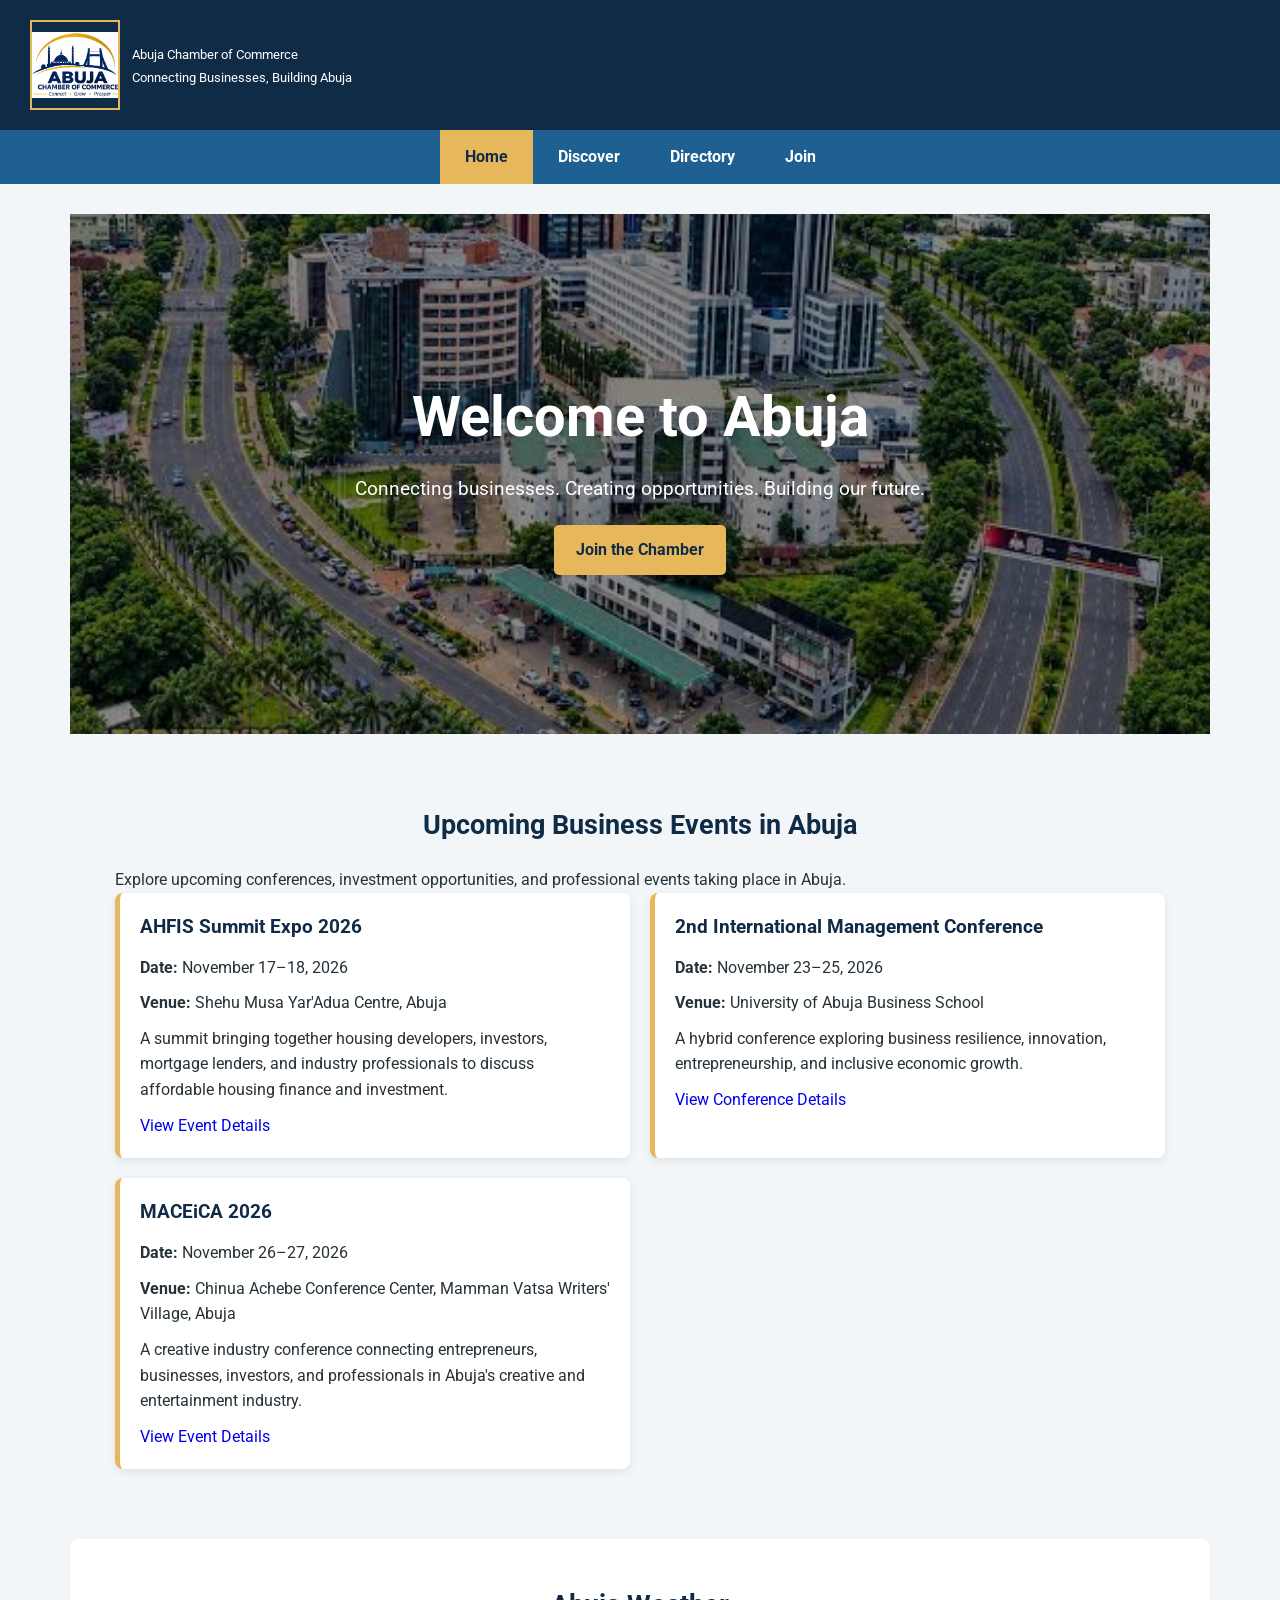
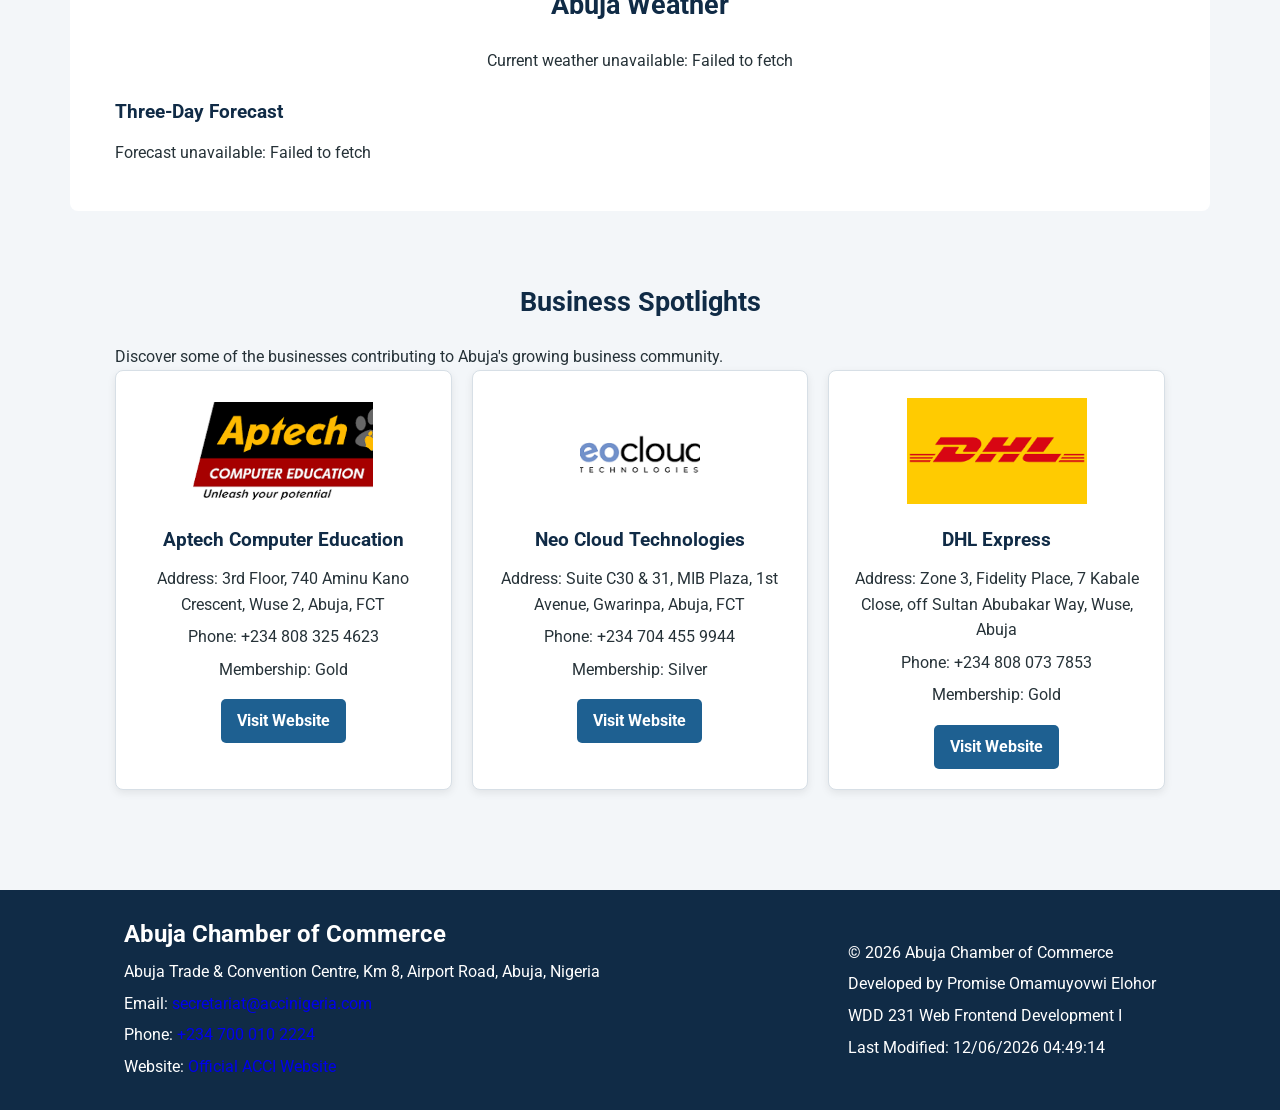
==== chamber/index.html @ c6d65786 "Optimize chamber homepage images and update content" ====
<!DOCTYPE html>
<html lang="en">

<head>
    <meta charset="UTF-8">
    <meta name="viewport" content="width=device-width, initial-scale=1.0">

    <meta name="description"
        content="Welcome to the Abuja Chamber of Commerce. Connect with businesses, discover events, and explore opportunities in Abuja, Nigeria.">
    <meta name="author" content="Promise Omamuyovwi Elohor">

    <meta property="og:title" content="Abuja Chamber of Commerce | Home">
    <meta property="og:description"
        content="Connect with businesses, discover events, and explore opportunities in Abuja, Nigeria.">
    <meta property="og:type" content="website">
    <meta property="og:url"
        content="https://elohorpromise2.github.io/wdd231/chamber/index.html">
    <meta property="og:image"
        content="https://elohorpromise2.github.io/wdd231/chamber/images/abuja-hero.webp">

    <title>Home | Abuja Chamber of Commerce</title>

    <link rel="icon" href="icons/favicon.ico">
    <link rel="icon" type="image/png" sizes="32x32" href="icons/favicon-32x32.png">
    <link rel="icon" type="image/png" sizes="16x16" href="icons/favicon-16x16.png">
    <link rel="apple-touch-icon" href="icons/apple-touch-icon.png">

    <link rel="preconnect" href="https://fonts.googleapis.com">
    <link rel="preconnect" href="https://fonts.gstatic.com" crossorigin>
    <link href="https://fonts.googleapis.com/css2?family=Roboto:wght@400;500;700&display=swap"
        rel="stylesheet">

    <link rel="stylesheet" href="styles/normalize.css">
    <link rel="stylesheet" href="styles/small.css">
    <link rel="stylesheet" href="styles/larger.css">

    <script src="scripts/getdates.js" defer></script>
    <script src="scripts/home.js" defer></script>
    <script src="scripts/weather.js" defer></script>
</head>

<body>

    <header>
        <div class="header-content">

            <div class="logo">

                <img src="images/abuja-header-logo.webp"
                    alt="Abuja Chamber of Commerce logo"
                    class="logo-symbol">

                <div>
                    <p class="site-name">Abuja Chamber of Commerce</p>
                    <p>Connecting Businesses, Building Abuja</p>
                </div>

            </div>

            <button id="menu-button"
                aria-label="Open navigation menu"
                aria-expanded="false">
                ☰
            </button>

        </div>

        <nav id="navigation">
            <a href="index.html" class="active" aria-current="page">Home</a>
            <a href="discover.html">Discover</a>
            <a href="directory.html">Directory</a>
            <a href="join.html">Join</a>
        </nav>
    </header>

    <main>

        <!-- HERO SECTION -->
        <section class="hero">

            <img src="images/abuja-hero.webp"
                alt="Abuja city skyline showing the business district"
                fetchpriority="high">

            <div class="hero-content">
                <h1>Welcome to Abuja</h1>

                <p>
                    Connecting businesses. Creating opportunities.
                    Building our future.
                </p>

                <a href="join.html" class="hero-button">
                    Join the Chamber
                </a>
            </div>

        </section>

        <!-- UPCOMING BUSINESS EVENTS SECTION -->
        <section class="home-section events-section">

            <h2>Upcoming Business Events in Abuja</h2>

            <p>
                Explore upcoming conferences, investment opportunities,
                and professional events taking place in Abuja.
            </p>

            <div class="events-container">

                <!-- EVENT 1 -->
                <article class="event-card">

                    <h3>AHFIS Summit Expo 2026</h3>

                    <p>
                        <strong>Date:</strong> November 17–18, 2026
                    </p>

                    <p>
                        <strong>Venue:</strong> Shehu Musa Yar'Adua Centre,
                        Abuja
                    </p>

                    <p>
                        A summit bringing together housing developers,
                        investors, mortgage lenders, and industry
                        professionals to discuss affordable housing
                        finance and investment.
                    </p>

                    <a href="https://www.visitabuja.org/event/ahfis-summit-expo-2026-affordable-housing-finance-investment/"
                        target="_blank"
                        rel="noopener noreferrer">
                        View Event Details
                    </a>

                </article>

                <!-- EVENT 2 -->
                <article class="event-card">

                    <h3>2nd International Management Conference</h3>

                    <p>
                        <strong>Date:</strong> November 23–25, 2026
                    </p>

                    <p>
                        <strong>Venue:</strong> University of Abuja
                        Business School
                    </p>

                    <p>
                        A hybrid conference exploring business resilience,
                        innovation, entrepreneurship, and inclusive
                        economic growth.
                    </p>

                    <a href="https://uabsconference.org.ng/"
                        target="_blank"
                        rel="noopener noreferrer">
                        View Conference Details
                    </a>

                </article>

                <!-- EVENT 3 -->
                <article class="event-card">

                    <h3>MACEiCA 2026</h3>

                    <p>
                        <strong>Date:</strong> November 26–27, 2026
                    </p>

                    <p>
                        <strong>Venue:</strong> Chinua Achebe Conference
                        Center, Mamman Vatsa Writers' Village, Abuja
                    </p>

                    <p>
                        A creative industry conference connecting
                        entrepreneurs, businesses, investors, and
                        professionals in Abuja's creative and
                        entertainment industry.
                    </p>

                    <a href="https://www.miaaward.ng/"
                        target="_blank"
                        rel="noopener noreferrer">
                        View Event Details
                    </a>

                </article>

            </div>

        </section>

        <!-- WEATHER SECTION -->
        <section class="home-section weather-section">

            <h2>Abuja Weather</h2>

            <div id="weather-current">

                <p id="weather-loading" role="status">
                    Loading Abuja weather...
                </p>

            </div>

            <h3>Three-Day Forecast</h3>

            <div id="weather-forecast">

                <p>Loading forecast...</p>

            </div>

        </section>

        <!-- BUSINESS SPOTLIGHT SECTION -->
        <section class="home-section spotlight-section">

            <h2>Business Spotlights</h2>

            <p>
                Discover some of the businesses contributing to
                Abuja's growing business community.
            </p>

            <div id="spotlight-container">

                <p id="spotlight-loading" role="status">
                    Loading featured businesses...
                </p>

            </div>

        </section>

    </main>

    <footer>

        <div class="footer-contact">

    <h2>Abuja Chamber of Commerce</h2>

    <p>
        Abuja Trade & Convention Centre,
        Km 8, Airport Road, Abuja, Nigeria
    </p>

    <p>
        Email:
        <a href="mailto:secretariat@accinigeria.com">
            secretariat@accinigeria.com
        </a>
    </p>

    <p>
        Phone:
        <a href="tel:+2347000102224">
            +234 700 010 2224
        </a>
    </p>

    <p>
        Website:
        <a href="https://accinigeria.com/" target="_blank"
            rel="noopener noreferrer">
            Official ACCI Website
        </a>
    </p>

</div>

        <div class="footer-development">

            <p>
                &copy; <span id="current-year"></span>
                Abuja Chamber of Commerce
            </p>

            <p>Developed by Promise Omamuyovwi Elohor</p>

            <p>WDD 231 Web Frontend Development I</p>

            <p>
                Last Modified:
                <span id="last-modified"></span>
            </p>

        </div>

    </footer>

</body>
</html>
---- chamber/styles/small.css ----
:root {
    --navy: #102b46;
    --blue: #1e6091;
    --gold: #e7b75b;
    --light: #f3f6f9;
    --white: #ffffff;
    --text: #263238;
}

* {
    box-sizing: border-box;
}

body {
    font-family: "Roboto", sans-serif;
    line-height: 1.6;
    color: var(--text);
    background: var(--light);
}

header {
    background: var(--navy);
    color: var(--white);
}

.header-content {
    display: flex;
    justify-content: space-between;
    align-items: center;
    padding: 15px;
}

.logo {
    display: flex;
    align-items: center;
    gap: 12px;
}

.logo-symbol {
    width: 55px;
    height: 55px;
    border: 2px solid var(--gold);
    border-radius: 0;
    display: grid;
    place-items: center;
    color: var(--gold);
    font-weight: bold;
}

.logo h1 {
    font-size: 1.15rem;
    margin: 0;
}

.logo p {
    margin: 3px 0 0;
    font-size: 0.8rem;
}

#menu-button {
    background: transparent;
    border: 1px solid var(--gold);
    color: var(--white);
    font-size: 1.5rem;
    padding: 5px 12px;
}

nav {
    display: none;
    flex-direction: column;
    background: var(--blue);
}

nav.open {
    display: flex;
}

nav a {
    color: var(--white);
    padding: 12px;
    text-align: center;
    font-weight: bold;
}

nav a:hover,
nav a.active {
    background: var(--gold);
    color: var(--navy);
}

main {
    max-width: 1200px;
    margin: auto;
    padding: 20px 15px;
}

.directory-intro {
    text-align: center;
    margin-bottom: 25px;
}

.directory-intro h2 {
    color: var(--navy);
    font-size: 2rem;
}

.directory-section {
    margin-bottom: 40px;
}

.view-buttons {
    display: flex;
    justify-content: center;
    gap: 12px;
    margin-bottom: 25px;
}

.view-buttons button {
    background: var(--navy);
    color: var(--white);
    border: 2px solid var(--navy);
    padding: 10px 18px;
    border-radius: 5px;
    font-weight: bold;
}

.view-buttons button:hover,
.view-buttons button.active-view {
    background: var(--gold);
    color: var(--navy);
    border-color: var(--gold);
}

#loading-message {
    text-align: center;
    font-weight: bold;
}

#members-container.grid {
    display: grid;
    grid-template-columns: 1fr;
    gap: 20px;
}

.member-card {
    background: var(--white);
    padding: 18px;
    border-radius: 8px;
    border: 1px solid #d7dfe6;
    box-shadow: 0 3px 8px rgba(0, 0, 0, 0.08);
    text-align: center;
    min-width: 0;
}

.member-image {
    width: 100%;
    height: 180px;
    margin-bottom: 15px;
    background: #eef2f6;
    border-radius: 6px;
    overflow: hidden;
    display: grid;
    place-items: center;
}

.member-image img {
    width: 100%;
    height: 100%;
    object-fit: contain;
    display: block;
}

.image-fallback {
    color: #4b5965;
    font-size: 0.9rem;
    padding: 15px;
}

.member-card h3 {
    color: var(--navy);
    margin: 10px 0;
}

.member-card p {
    margin: 8px 0;
    overflow-wrap: anywhere;
}

.website-link {
    display: inline-block;
    background: var(--blue);
    color: var(--white);
    padding: 9px 16px;
    border-radius: 5px;
    margin-top: 10px;
    font-weight: bold;
}

.website-link:hover {
    background: var(--navy);
}

#members-container.list {
    display: flex;
    flex-direction: column;
    gap: 12px;
}

#members-container.list .member-card {
    text-align: left;
    box-shadow: none;
}

#members-container.list .member-image {
    display: none;
}

footer {
    background: var(--navy);
    color: var(--white);
    padding: 25px 15px;
    text-align: center;
}

footer h3 {
    color: var(--gold);
}

footer p {
    margin: 6px 0;
}

@media (max-width: 360px) {
    .logo h1 {
        font-size: 0.95rem;
    }

    .logo-symbol {
        width: 45px;
        height: 45px;
    }
}

.visually-hidden {
    position: absolute;
    width: 1px;
    height: 1px;
    padding: 0;
    margin: -1px;
    overflow: hidden;
    clip: rect(0, 0, 0, 0);
    white-space: nowrap;
    border: 0;
}

/* ============================= */
/* CHAMBER HOME PAGE STYLES      */
/* ============================= */

body {
    font-family: "Roboto", Arial, sans-serif;
}

/* HERO SECTION */

.hero {
    position: relative;
    width: 100%;
    min-height: 350px;
    overflow: hidden;
    background-color: var(--navy);
}

.hero img {
    width: 100%;
    height: 350px;
    object-fit: cover;
    display: block;
}

.hero::after {
    content: "";
    position: absolute;
    inset: 0;
    background: rgba(0, 0, 0, 0.45);
}

.hero-content {
    position: absolute;
    z-index: 1;
    top: 50%;
    left: 50%;
    width: 90%;
    transform: translate(-50%, -50%);
    text-align: center;
    color: var(--white);
}

.hero-content h1 {
    font-size: 2rem;
    margin-bottom: 12px;
}

.hero-content p {
    font-size: 1rem;
    margin-bottom: 20px;
}

.hero-button {
    display: inline-block;
    background: var(--gold);
    color: var(--navy);
    padding: 12px 22px;
    border-radius: 5px;
    font-weight: bold;
}

.hero-button:hover {
    background: var(--white);
}

/* GENERAL HOME PAGE SECTIONS */

.home-section {
    padding: 30px 15px;
    margin: 25px 0;
}

.home-section h2 {
    color: var(--navy);
    font-size: 1.7rem;
    text-align: center;
    margin-bottom: 20px;
}

.home-section h3 {
    color: var(--navy);
    margin-bottom: 12px;
}

/* EVENTS */

.events-container {
    display: grid;
    grid-template-columns: 1fr;
    gap: 20px;
}

.event-card {
    background: var(--white);
    padding: 20px;
    border-radius: 8px;
    border-left: 5px solid var(--gold);
    box-shadow: 0 3px 8px rgba(0, 0, 0, 0.08);
}

.event-card p {
    margin: 10px 0;
}

/* WEATHER */

.weather-section {
    background: var(--white);
    border-radius: 8px;
}

#weather-current {
    text-align: center;
    margin-bottom: 25px;
}

#weather-current img {
    width: 80px;
    height: 80px;
    margin: 0 auto;
}

#weather-forecast {
    display: grid;
    grid-template-columns: 1fr;
    gap: 12px;
}

.forecast-card {
    background: var(--light);
    padding: 15px;
    border-radius: 8px;
    text-align: center;
}

/* BUSINESS SPOTLIGHTS */

#spotlight-container {
    display: grid;
    grid-template-columns: 1fr;
    gap: 20px;
}

.spotlight-card {
    background: var(--white);
    padding: 20px;
    border-radius: 8px;
    text-align: center;
    border: 1px solid #d7dfe6;
    box-shadow: 0 3px 8px rgba(0, 0, 0, 0.08);
}

.spotlight-card img {
    width: 100%;
    max-width: 180px;
    height: 120px;
    object-fit: contain;
    margin: 0 auto 15px;
}

.spotlight-card h3 {
    color: var(--navy);
    margin-bottom: 10px;
}

.spotlight-card p {
    margin: 7px 0;
    overflow-wrap: anywhere;
}

.spotlight-card a {
    display: inline-block;
    background: var(--blue);
    color: var(--white);
    padding: 9px 16px;
    margin-top: 10px;
    border-radius: 5px;
    font-weight: bold;
}

.spotlight-card a:hover {
    background: var(--navy);
}

/* ACCESSIBILITY */

.hero-button:focus-visible,
.spotlight-card a:focus-visible,
nav a:focus-visible {
    outline: 3px solid var(--gold);
    outline-offset: 3px;
}

.logo-symbol {
    width: 90px;
    height: 90px;
    object-fit: contain;
    border-radius: 0;
    display: block;
    flex-shrink: 0;
}
---- chamber/styles/larger.css ----
@media screen and (min-width: 38rem) {
    .header-content {
        padding: 20px 30px;
    }

    #menu-button {
        display: none;
    }

    nav {
        display: flex;
        flex-direction: row;
        justify-content: center;
    }

    nav a {
        padding: 14px 25px;
    }

    main {
        padding: 30px;
    }

    #members-container.grid {
        grid-template-columns: repeat(2, minmax(0, 1fr));
    }

    footer {
        display: flex;
        justify-content: space-around;
        align-items: center;
        text-align: left;
        gap: 30px;
    }
}

@media screen and (min-width: 64rem) {
    #members-container.grid {
        grid-template-columns: repeat(3, minmax(0, 1fr));
    }
}

/* ============================= */
/* CHAMBER HOME PAGE LARGE VIEW  */
/* ============================= */

@media screen and (min-width: 38rem) {

    .hero,
    .hero img {
        min-height: 450px;
        height: 450px;
    }

    .hero-content {
        max-width: 700px;
    }

    .hero-content h1 {
        font-size: 2.8rem;
    }

    .hero-content p {
        font-size: 1.2rem;
    }

    .home-section {
        padding: 35px 25px;
    }

    .events-container {
        grid-template-columns: repeat(2, 1fr);
    }

    #weather-forecast {
        grid-template-columns: repeat(3, 1fr);
    }

    #spotlight-container {
        grid-template-columns: repeat(2, 1fr);
    }

}

@media screen and (min-width: 64rem) {

    .hero,
    .hero img {
        min-height: 520px;
        height: 520px;
    }

    .hero-content h1 {
        font-size: 3.5rem;
    }

    .home-section {
        padding: 45px;
    }

    #spotlight-container {
        grid-template-columns: repeat(3, 1fr);
    }

}
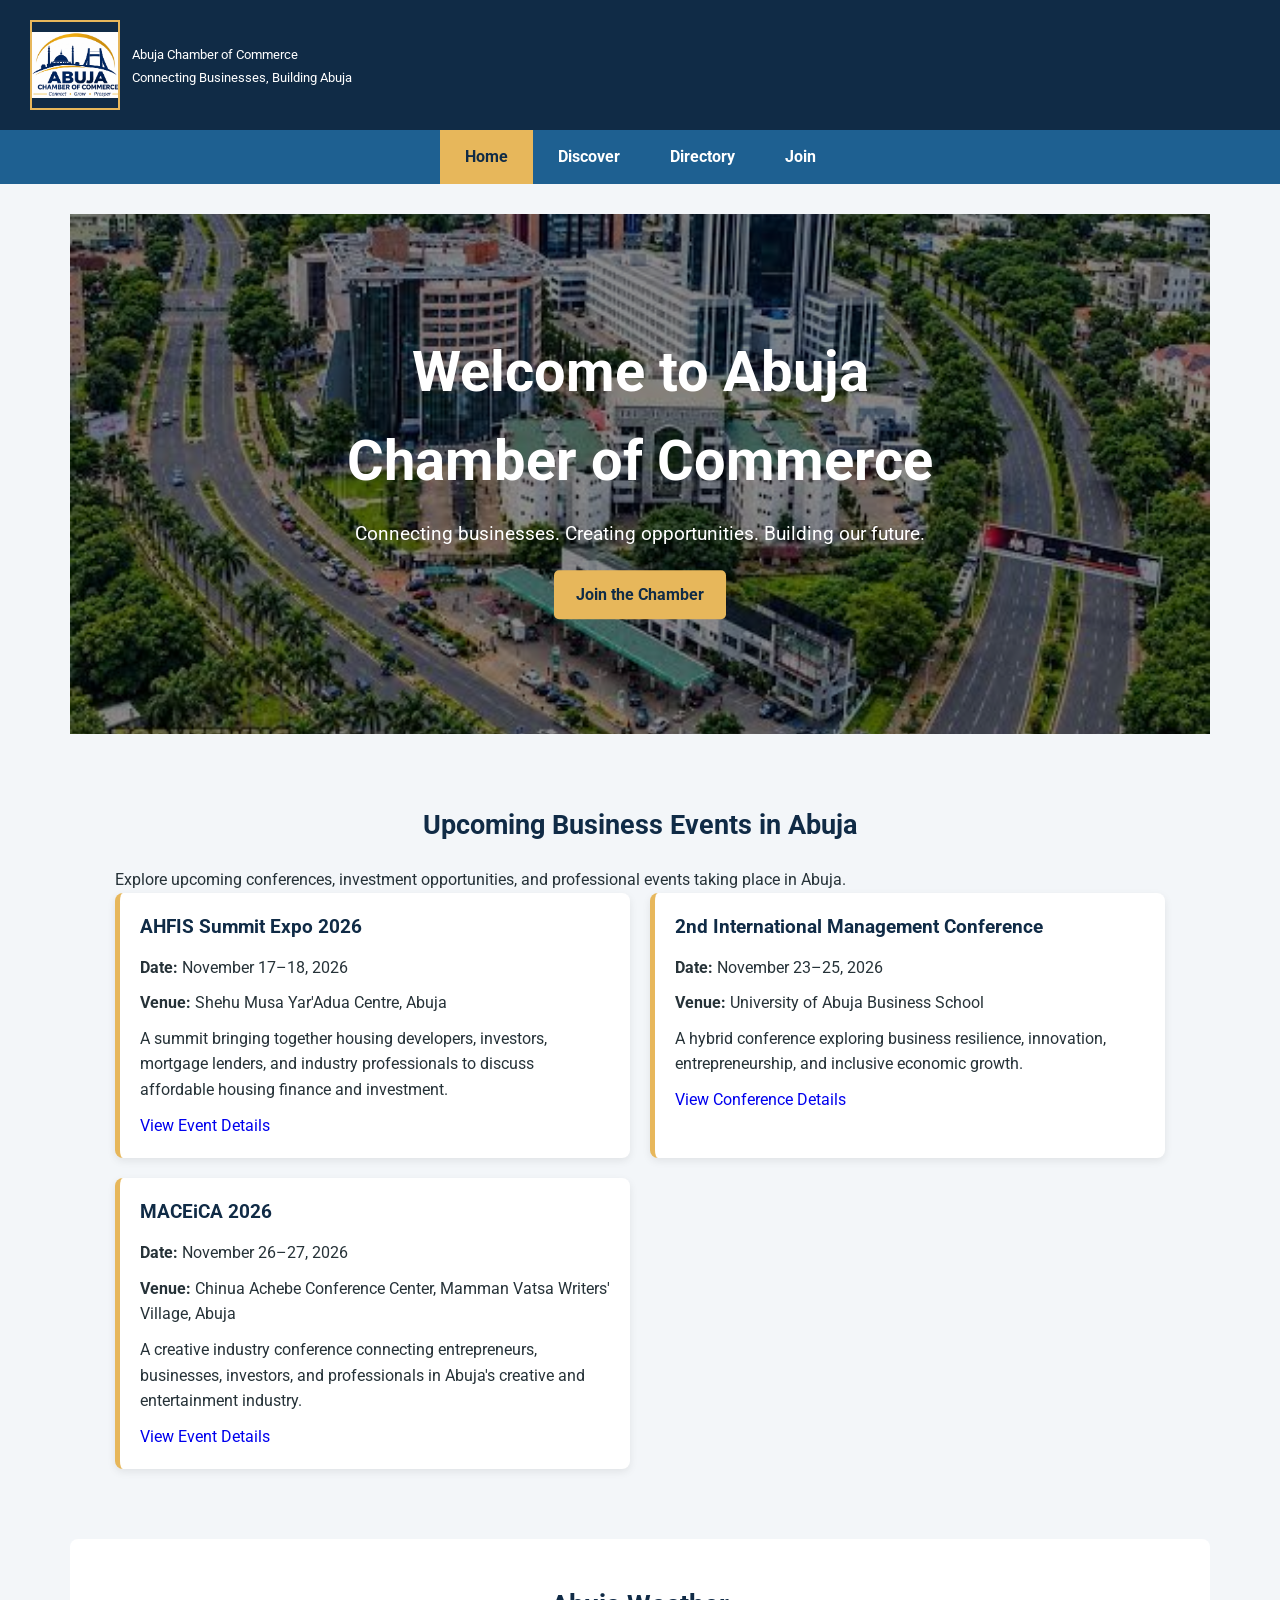
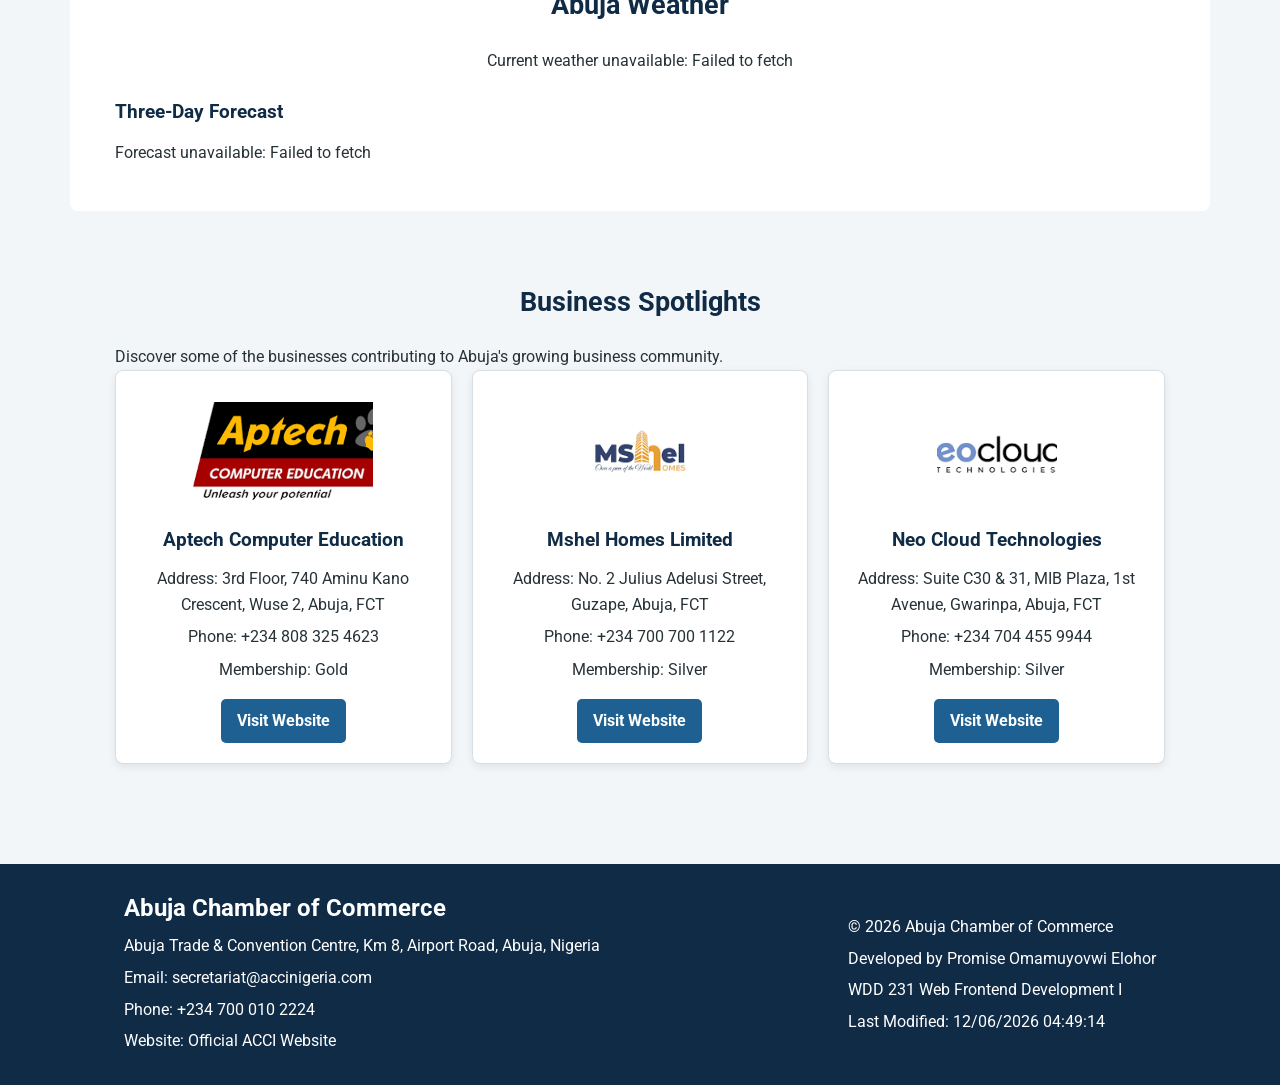
==== commit 13cf39ff: "Improve chamber homepage metadata and heading" ====
--- a/chamber/index.html
+++ b/chamber/index.html
@@ -6,19 +6,20 @@
     <meta name="viewport" content="width=device-width, initial-scale=1.0">
 
     <meta name="description"
-        content="Welcome to the Abuja Chamber of Commerce. Connect with businesses, discover events, and explore opportunities in Abuja, Nigeria.">
+        content="Explore Abuja businesses, connect with local professionals, discover upcoming events, and find opportunities across Nigeria's capital.">
     <meta name="author" content="Promise Omamuyovwi Elohor">
 
-    <meta property="og:title" content="Abuja Chamber of Commerce | Home">
+    <meta property="og:title"
+        content="Explore Abuja Chamber of Commerce | Business & Events">
     <meta property="og:description"
-        content="Connect with businesses, discover events, and explore opportunities in Abuja, Nigeria.">
+        content="Discover Abuja businesses, connect with local professionals, explore upcoming events, and find opportunities across Nigeria's capital.">
     <meta property="og:type" content="website">
     <meta property="og:url"
         content="https://elohorpromise2.github.io/wdd231/chamber/index.html">
     <meta property="og:image"
         content="https://elohorpromise2.github.io/wdd231/chamber/images/abuja-hero.webp">
 
-    <title>Home | Abuja Chamber of Commerce</title>
+    <title>Abuja Chamber of Commerce | Home</title>
 
     <link rel="icon" href="icons/favicon.ico">
     <link rel="icon" type="image/png" sizes="32x32" href="icons/favicon-32x32.png">
@@ -83,7 +84,7 @@
                 fetchpriority="high">
 
             <div class="hero-content">
-                <h1>Welcome to Abuja</h1>
+                <h1>Welcome to Abuja Chamber of Commerce</h1>
 
                 <p>
                     Connecting businesses. Creating opportunities.
@@ -248,36 +249,36 @@
 
         <div class="footer-contact">
 
-    <h2>Abuja Chamber of Commerce</h2>
-
-    <p>
-        Abuja Trade & Convention Centre,
-        Km 8, Airport Road, Abuja, Nigeria
-    </p>
-
-    <p>
-        Email:
-        <a href="mailto:secretariat@accinigeria.com">
-            secretariat@accinigeria.com
-        </a>
-    </p>
-
-    <p>
-        Phone:
-        <a href="tel:+2347000102224">
-            +234 700 010 2224
-        </a>
-    </p>
-
-    <p>
-        Website:
-        <a href="https://accinigeria.com/" target="_blank"
-            rel="noopener noreferrer">
-            Official ACCI Website
-        </a>
-    </p>
-
-</div>
+            <h2>Abuja Chamber of Commerce</h2>
+
+            <p>
+                Abuja Trade & Convention Centre,
+                Km 8, Airport Road, Abuja, Nigeria
+            </p>
+
+            <p>
+                Email:
+                <a href="mailto:secretariat@accinigeria.com">
+                    secretariat@accinigeria.com
+                </a>
+            </p>
+
+            <p>
+                Phone:
+                <a href="tel:+2347000102224">
+                    +234 700 010 2224
+                </a>
+            </p>
+
+            <p>
+                Website:
+                <a href="https://accinigeria.com/" target="_blank"
+                    rel="noopener noreferrer">
+                    Official ACCI Website
+                </a>
+            </p>
+
+        </div>
 
         <div class="footer-development">
 
--- a/chamber/styles/small.css
+++ b/chamber/styles/small.css
@@ -1,4 +1,3 @@
-
 :root {
     --navy: #102b46;
     --blue: #1e6091;
@@ -8,10 +7,6 @@
     --text: #263238;
 }
 
-* {
-    box-sizing: border-box;
-}
-
 body {
     font-family: "Roboto", sans-serif;
     line-height: 1.6;
@@ -38,14 +33,13 @@
 }
 
 .logo-symbol {
-    width: 55px;
-    height: 55px;
+    width: 90px;
+    height: 90px;
     border: 2px solid var(--gold);
     border-radius: 0;
-    display: grid;
-    place-items: center;
-    color: var(--gold);
-    font-weight: bold;
+    object-fit: contain;
+    display: block;
+    flex-shrink: 0;
 }
 
 .logo h1 {
@@ -258,10 +252,6 @@
 /* CHAMBER HOME PAGE STYLES      */
 /* ============================= */
 
-body {
-    font-family: "Roboto", Arial, sans-serif;
-}
-
 /* HERO SECTION */
 
 .hero {
@@ -448,11 +438,10 @@
     outline-offset: 3px;
 }
 
-.logo-symbol {
-    width: 90px;
-    height: 90px;
-    object-fit: contain;
-    border-radius: 0;
-    display: block;
-    flex-shrink: 0;
+footer a {
+    color: var(--white);
+}
+
+footer a:hover {
+    color: var(--gold);
 }
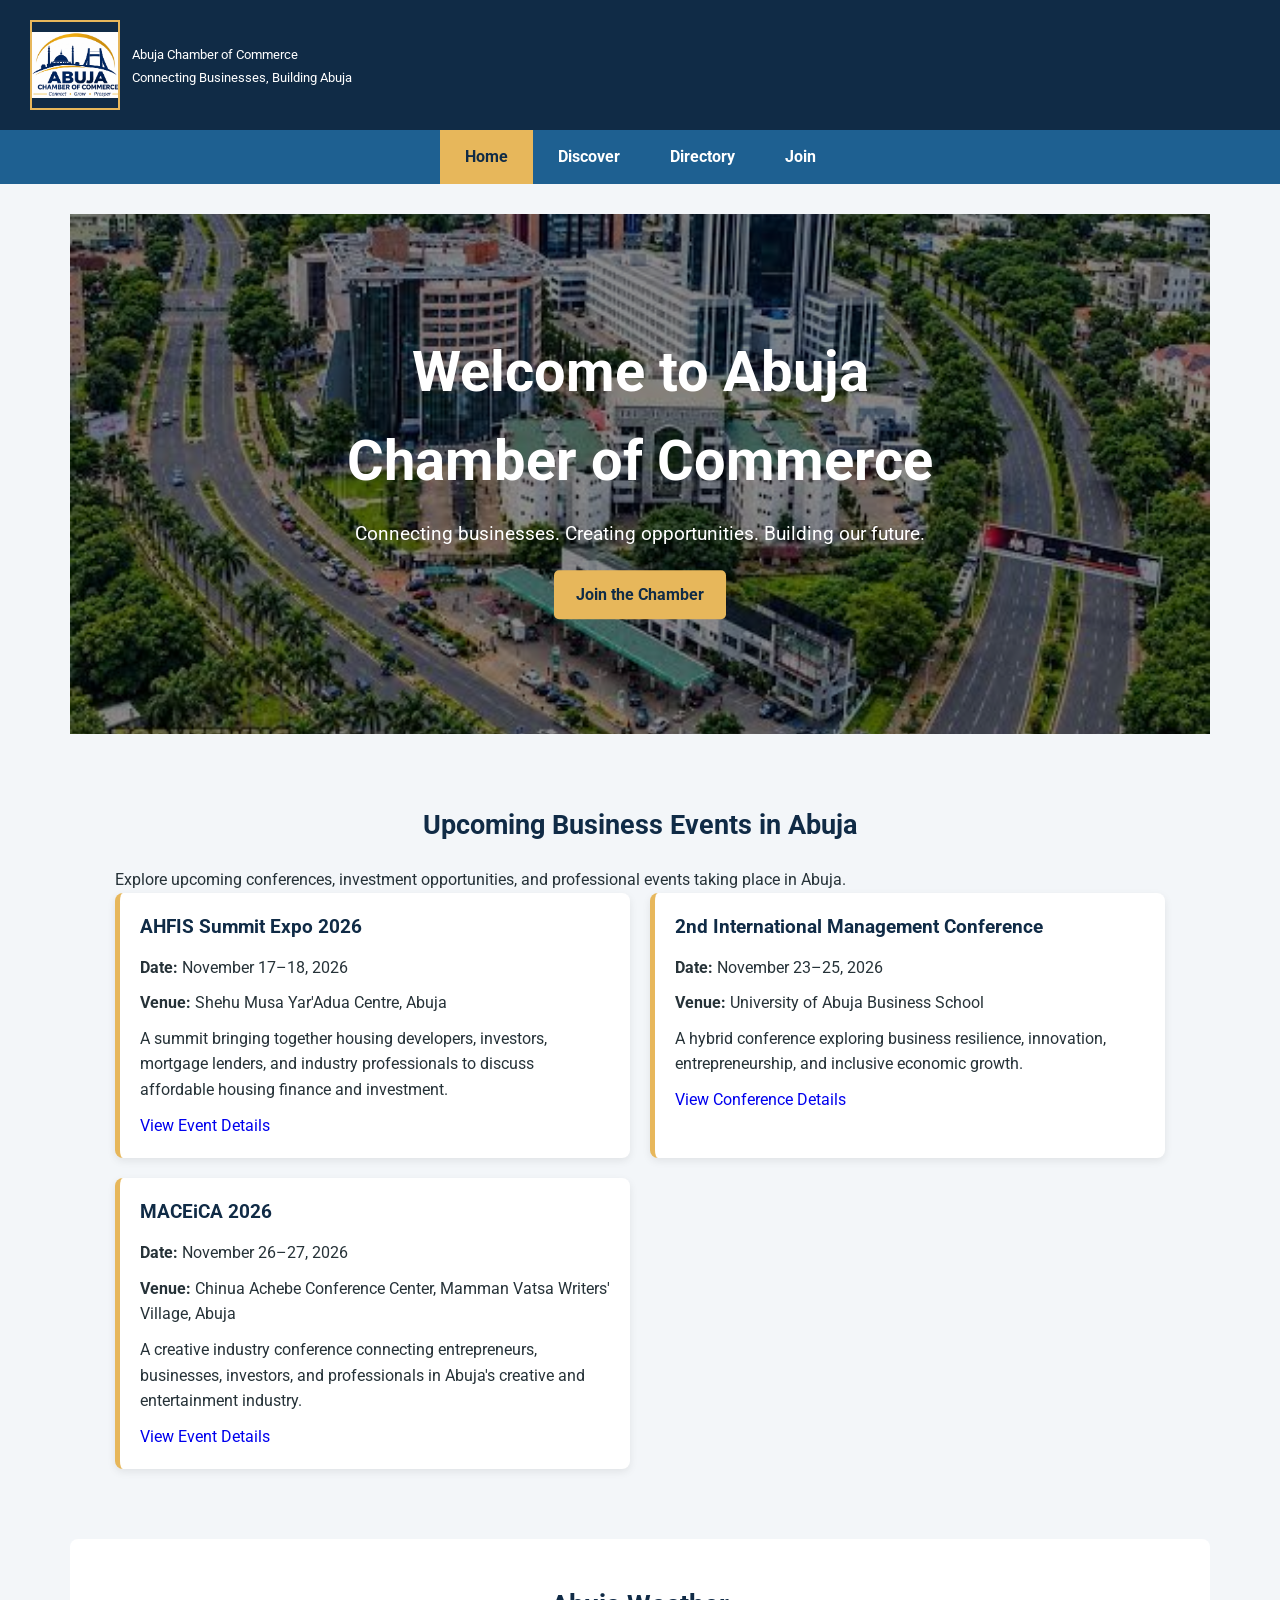
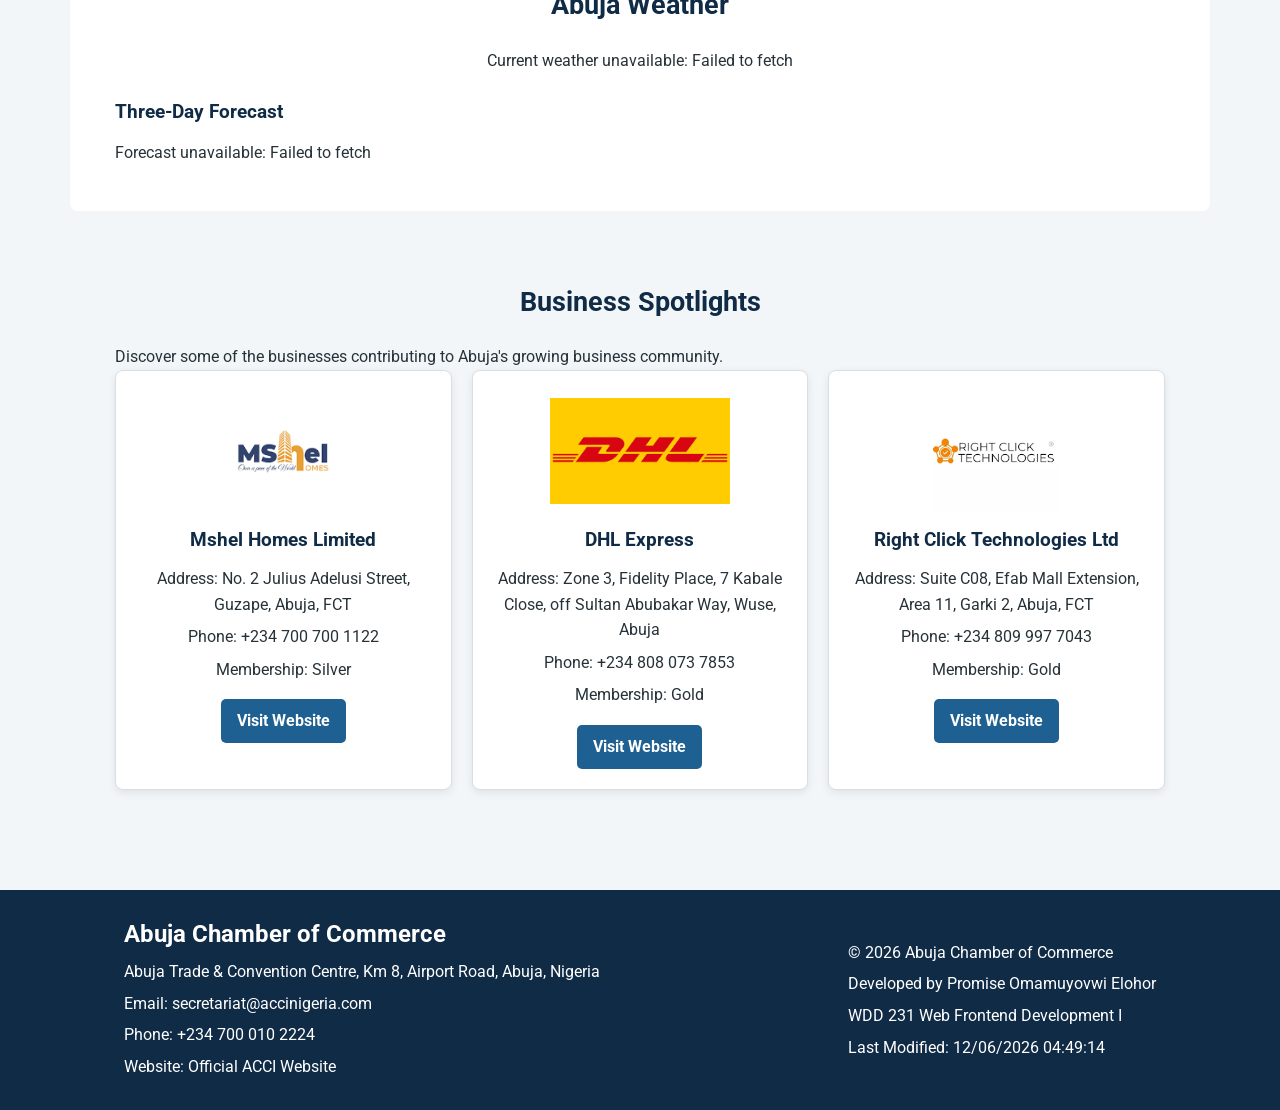
==== commit c7b88767: "Complete chamber join page" ====
--- a/chamber/index.html
+++ b/chamber/index.html
@@ -36,6 +36,7 @@
     <link rel="stylesheet" href="styles/larger.css">
 
     <script src="scripts/getdates.js" defer></script>
+    <script src="scripts/navigation.js" defer></script>
     <script src="scripts/home.js" defer></script>
     <script src="scripts/weather.js" defer></script>
 </head>
--- a/chamber/styles/small.css
+++ b/chamber/styles/small.css
@@ -58,6 +58,7 @@
     color: var(--white);
     font-size: 1.5rem;
     padding: 5px 12px;
+    cursor: pointer;
 }
 
 nav {
@@ -444,4 +445,314 @@
 
 footer a:hover {
     color: var(--gold);
+}
+
+/* =========================================
+   CHAMBER JOIN PAGE
+========================================= */
+
+.join-intro {
+    text-align: center;
+    margin: 20px auto 35px;
+    max-width: 800px;
+}
+
+.join-intro h1 {
+    color: var(--navy);
+    font-size: 2rem;
+    margin-bottom: 12px;
+}
+
+.join-intro p {
+    font-size: 1rem;
+}
+
+
+/* =========================================
+   MEMBERSHIP FORM AND CARDS
+========================================= */
+
+.membership-section {
+    display: grid;
+    grid-template-columns: 1fr;
+    gap: 30px;
+    margin-bottom: 40px;
+}
+
+.membership-form-container,
+.membership-cards-container {
+    background: var(--white);
+    padding: 20px;
+    border-radius: 8px;
+    box-shadow: 0 3px 8px rgba(0, 0, 0, 0.08);
+}
+
+.membership-form-container h2,
+.membership-cards-container h2 {
+    color: var(--navy);
+    margin-bottom: 20px;
+    text-align: center;
+}
+
+#membership-form {
+    display: flex;
+    flex-direction: column;
+    gap: 16px;
+}
+
+#membership-form label {
+    display: flex;
+    flex-direction: column;
+    gap: 6px;
+    font-weight: 500;
+    color: var(--navy);
+}
+
+#membership-form input:not([type="hidden"]),
+#membership-form select,
+#membership-form textarea {
+    width: 100%;
+    padding: 12px;
+    border: 1px solid #aab7c4;
+    border-radius: 5px;
+    background: var(--white);
+    color: var(--text);
+}
+
+#membership-form input:focus,
+#membership-form select:focus,
+#membership-form textarea:focus {
+    outline: 3px solid var(--gold);
+    border-color: var(--navy);
+}
+
+#membership-form textarea {
+    resize: vertical;
+}
+
+.submit-button {
+    background: var(--navy);
+    color: var(--white);
+    border: none;
+    border-radius: 5px;
+    padding: 14px;
+    font-weight: bold;
+    cursor: pointer;
+}
+
+.submit-button:hover {
+    background: var(--blue);
+}
+
+
+/* =========================================
+   MEMBERSHIP CARDS
+========================================= */
+
+.membership-cards {
+    display: grid;
+    grid-template-columns: 1fr;
+    gap: 18px;
+}
+
+.membership-card {
+    background: var(--light);
+    border: 1px solid #d7dfe6;
+    border-top: 5px solid var(--blue);
+    border-radius: 8px;
+    padding: 22px;
+    text-align: center;
+    box-shadow: 0 3px 8px rgba(0, 0, 0, 0.08);
+
+    opacity: 0;
+    animation: membershipEntrance 0.7s ease forwards;
+}
+
+.membership-card:nth-child(2) {
+    animation-delay: 0.15s;
+}
+
+.membership-card:nth-child(3) {
+    animation-delay: 0.3s;
+}
+
+.membership-card:nth-child(4) {
+    animation-delay: 0.45s;
+}
+
+.membership-card h3 {
+    color: var(--navy);
+    margin-bottom: 10px;
+}
+
+.membership-card p {
+    margin-bottom: 15px;
+}
+
+.np-card {
+    border-top-color: var(--blue);
+}
+
+.bronze-card {
+    border-top-color: #a66a3f;
+}
+
+.silver-card {
+    border-top-color: #778899;
+}
+
+.gold-card {
+    border-top-color: var(--gold);
+}
+
+.membership-link {
+    background: var(--navy);
+    color: var(--white);
+    border: none;
+    border-radius: 5px;
+    padding: 10px 18px;
+    font-weight: bold;
+    cursor: pointer;
+}
+
+.membership-link:hover {
+    background: var(--blue);
+}
+
+.membership-link:focus-visible,
+.submit-button:focus-visible,
+.close-modal:focus-visible {
+    outline: 3px solid var(--gold);
+    outline-offset: 3px;
+}
+
+
+/* =========================================
+   MEMBERSHIP CARD ANIMATION
+========================================= */
+
+@keyframes membershipEntrance {
+    from {
+        opacity: 0;
+        transform: translateY(25px);
+    }
+
+    to {
+        opacity: 1;
+        transform: translateY(0);
+    }
+}
+
+
+/* =========================================
+   MEMBERSHIP MODALS
+========================================= */
+
+.membership-modal {
+    width: 90%;
+    max-width: 500px;
+    margin: auto;
+    padding: 25px;
+    border: 2px solid var(--gold);
+    border-radius: 8px;
+    background: var(--white);
+    color: var(--text);
+}
+
+.membership-modal::backdrop {
+    background: rgba(16, 43, 70, 0.75);
+}
+
+.membership-modal h2 {
+    color: var(--navy);
+    margin-bottom: 15px;
+}
+
+.membership-modal p {
+    margin-bottom: 15px;
+}
+
+.membership-modal ul {
+    padding-left: 22px;
+    margin-bottom: 20px;
+}
+
+.membership-modal li {
+    margin-bottom: 8px;
+}
+
+.close-modal {
+    background: var(--navy);
+    color: var(--white);
+    border: none;
+    padding: 10px 20px;
+    border-radius: 5px;
+    cursor: pointer;
+}
+
+.close-modal:hover {
+    background: var(--blue);
+}
+
+
+/* =========================================
+   THANK YOU PAGE
+========================================= */
+
+.thankyou-main {
+    min-height: 450px;
+}
+
+.thankyou-section {
+    background: var(--white);
+    max-width: 750px;
+    margin: 30px auto;
+    padding: 25px;
+    border-radius: 8px;
+    box-shadow: 0 3px 8px rgba(0, 0, 0, 0.08);
+}
+
+.thankyou-section h1 {
+    color: var(--navy);
+    margin-bottom: 15px;
+    text-align: center;
+}
+
+.thankyou-section h2 {
+    color: var(--navy);
+    margin: 25px 0 15px;
+}
+
+#application-details {
+    background: var(--light);
+    padding: 18px;
+    border-radius: 6px;
+    margin-bottom: 25px;
+}
+
+#application-details p {
+    margin: 10px 0;
+    overflow-wrap: anywhere;
+}
+
+.thankyou-section .hero-button {
+    background: var(--navy);
+    color: var(--white);
+}
+
+.thankyou-section .hero-button:hover {
+    background: var(--blue);
+}
+
+
+/* =========================================
+   REDUCED MOTION ACCESSIBILITY
+========================================= */
+
+@media (prefers-reduced-motion: reduce) {
+    .membership-card {
+        animation: none;
+        opacity: 1;
+        transform: none;
+    }
 }
--- a/chamber/styles/larger.css
+++ b/chamber/styles/larger.css
@@ -104,3 +104,47 @@
     }
 
 }
+
+/* =========================================
+   CHAMBER JOIN PAGE - DESKTOP LAYOUT
+========================================= */
+
+@media screen and (min-width: 38rem) {
+
+    .membership-section {
+        grid-template-columns: 1.2fr 0.8fr;
+        align-items: start;
+        gap: 25px;
+    }
+
+    .membership-form-container,
+    .membership-cards-container {
+        padding: 25px;
+    }
+
+    .membership-cards {
+        grid-template-columns: 1fr;
+    }
+
+    .join-intro h1 {
+        font-size: 2.5rem;
+    }
+
+    .thankyou-section {
+        padding: 35px;
+    }
+
+}
+
+@media screen and (min-width: 64rem) {
+
+    .membership-section {
+        grid-template-columns: 1.2fr 0.8fr;
+        gap: 35px;
+    }
+
+    .membership-cards {
+        grid-template-columns: 1fr;
+    }
+
+}
